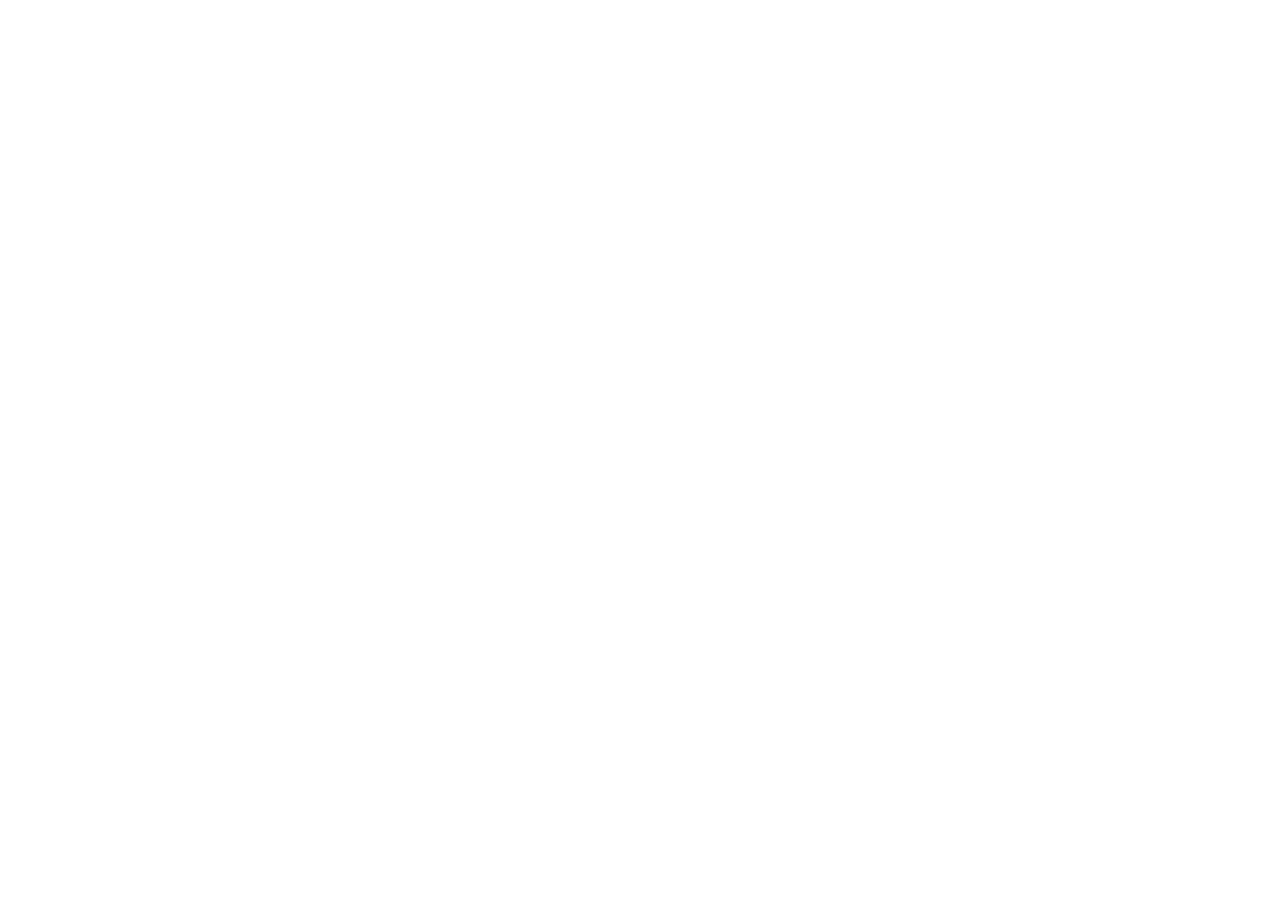
==== index.html @ 1f76cb27 "Iniciando HTML básico e linkando o CSS" ====
<!DOCTYPE html>
<html lang="pt-br">
<head>
    <meta charset="UTF-8">
    <meta name="viewport" content="width=device-width, initial-scale=1.0">
    <title>Srª Dev</title>
    <link rel="stylesheet" href="style.css">
</head>
<body>
    
</body>
</html>
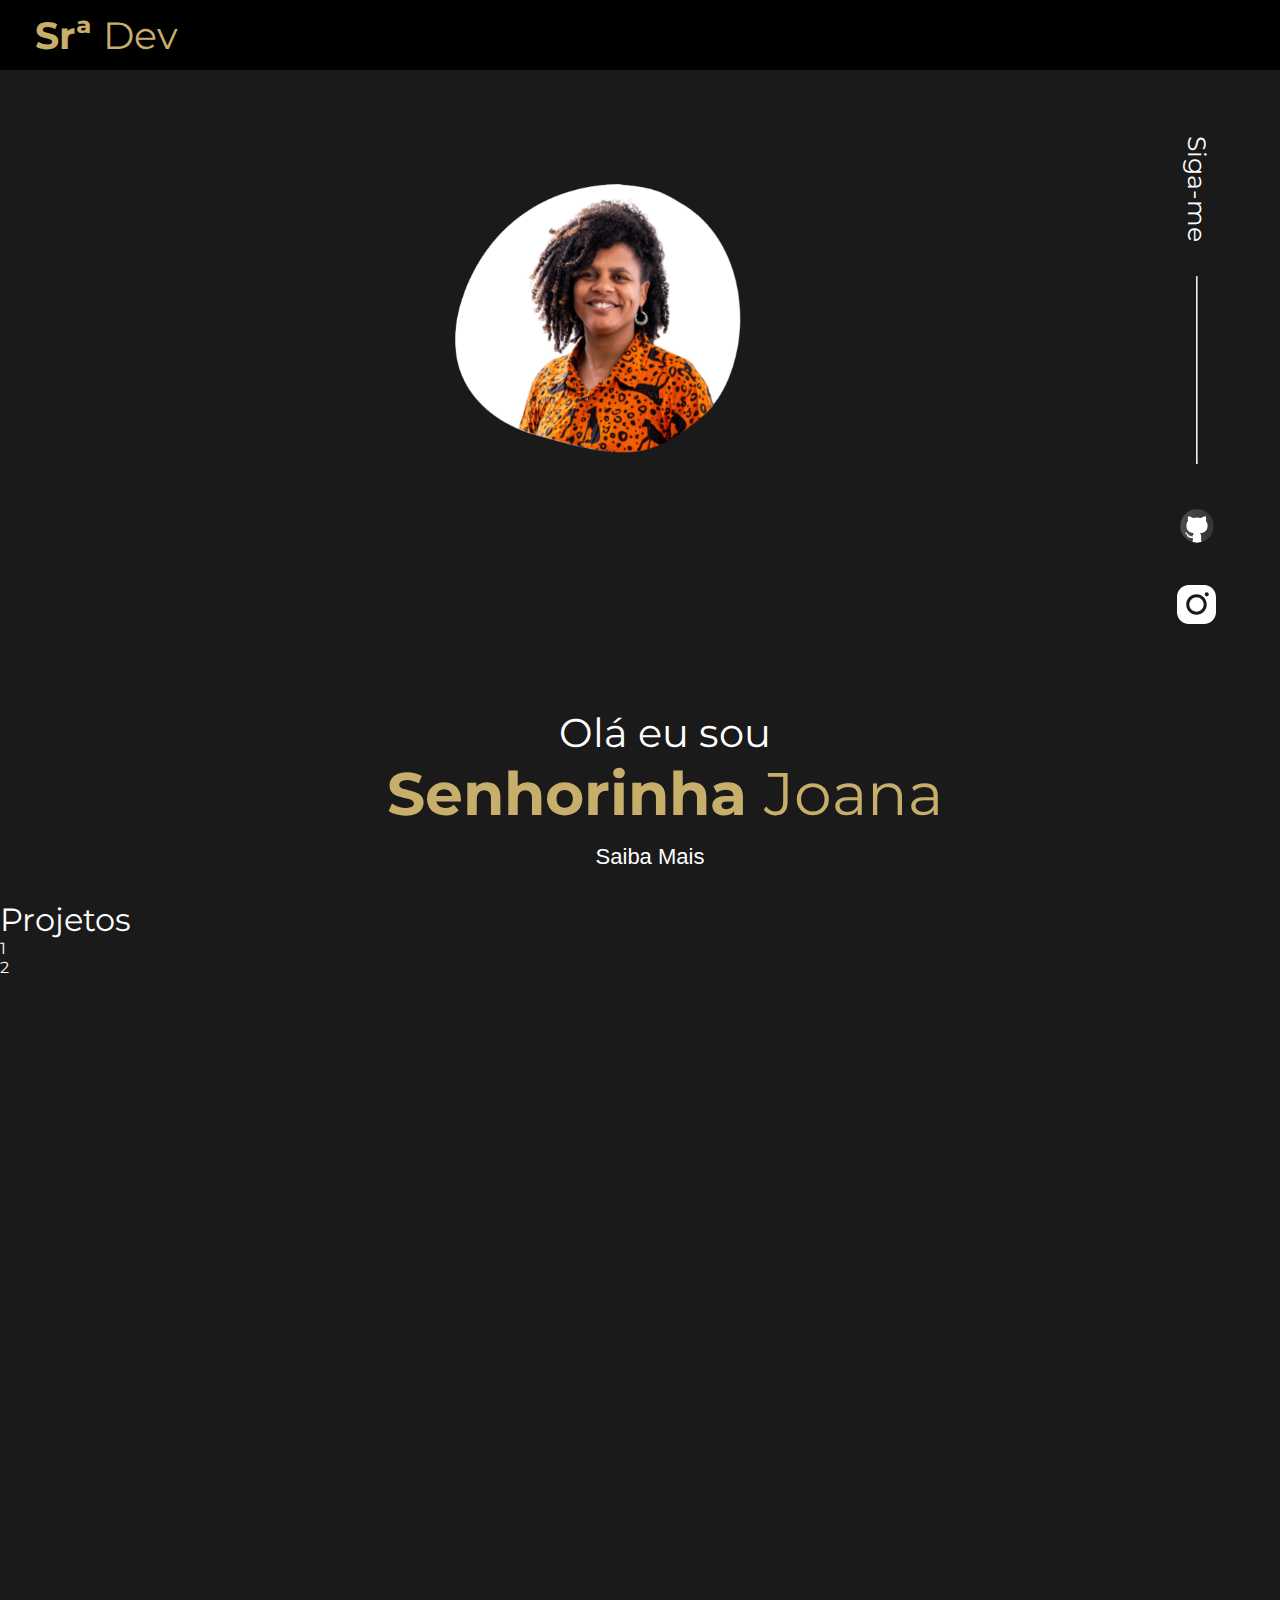
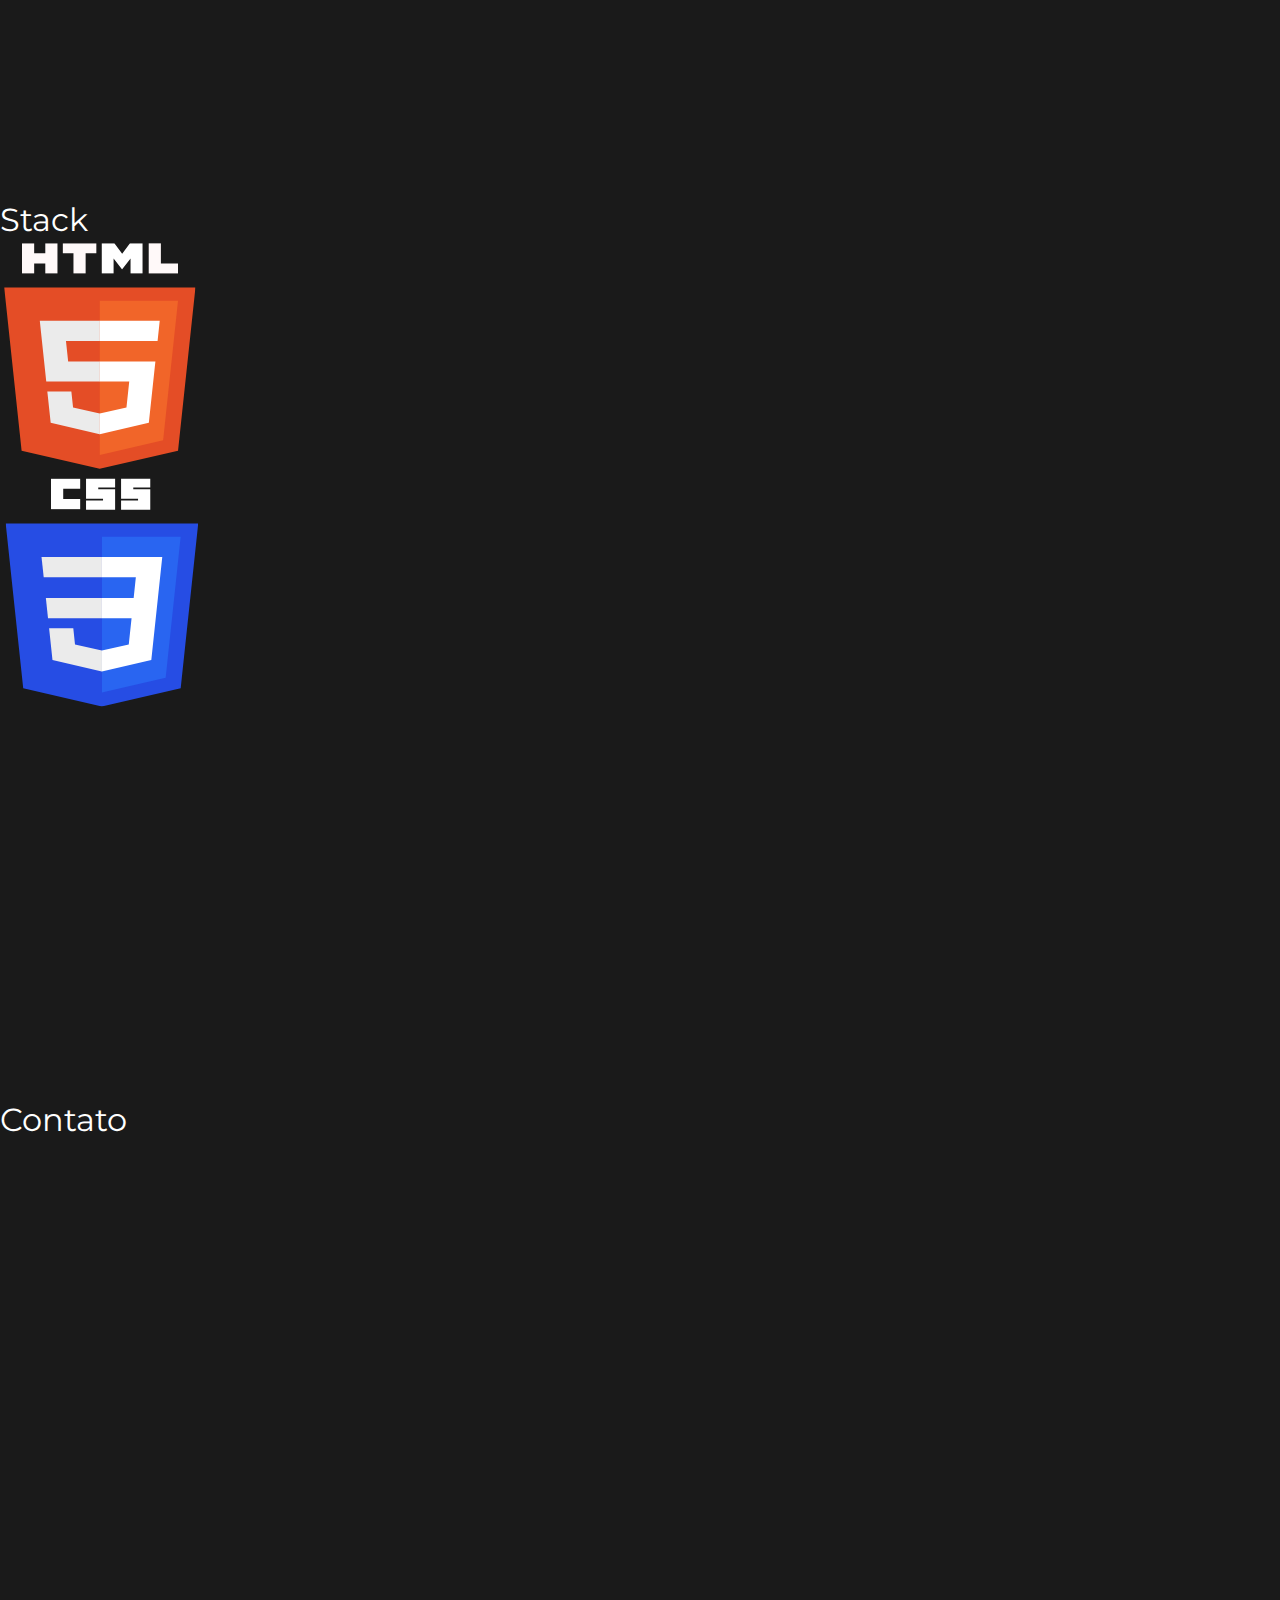
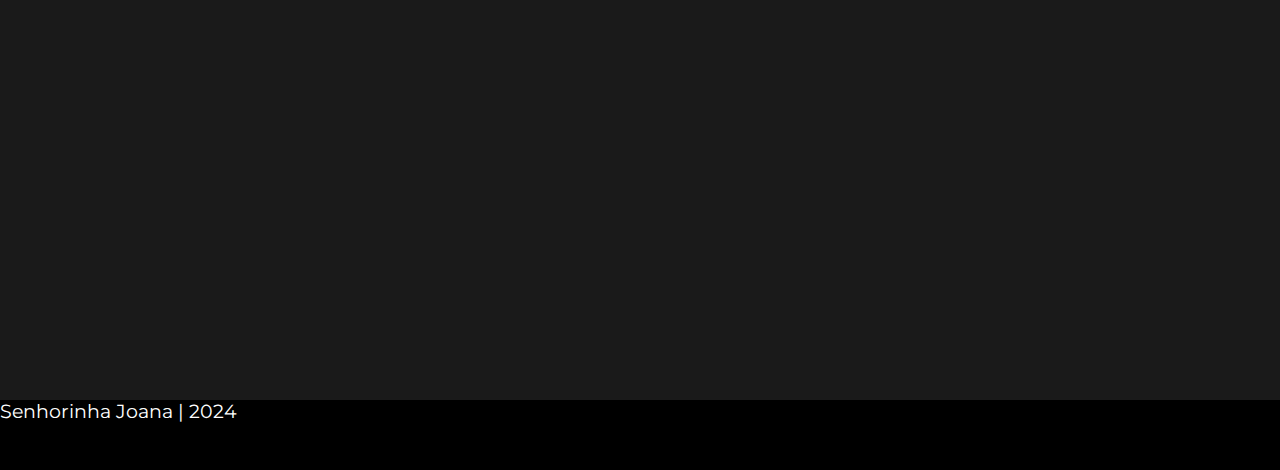
==== commit 8cfdfcc1: "primeira parte" ====
--- a/index.html
+++ b/index.html
@@ -5,8 +5,56 @@
     <meta name="viewport" content="width=device-width, initial-scale=1.0">
     <title>Srª Dev</title>
     <link rel="stylesheet" href="style.css">
+    <link rel="preconnect" href="https://fonts.googleapis.com">
+<link rel="preconnect" href="https://fonts.gstatic.com" crossorigin>
+<link href="https://fonts.googleapis.com/css2?family=Montserrat:ital,wght@0,100..900;1,100..900&display=swap" rel="stylesheet">
 </head>
 <body>
-    
+    <header>
+        <h3><strong>Srª </strong>Dev</h3>
+    </header>
+    <main>
+        <Section class="section-1">
+            <div>
+                <img class="fotografia" src="assets/FOTO-1.png" alt="foto pessoal de Senhorinha">
+            </div>
+            <article>
+                <h2>Olá eu sou</h2>
+                <h1><strong>Senhorinha </strong>Joana</h1>
+            </article>
+            <button><a href="">Saiba Mais</a></button>
+            <div>
+                <h3 class="rotate">Siga-me</h3>
+                <hr class="rotate"/>
+                <a class="a-1" href="https://github.com/SenhorinhaJoana" target="_blank">
+                    <img src="assets/github.svg" alt="logo do GitHub">
+                </a>
+                <a href="https://www.instagram.com/senhorinhajoana/" target="_blank">
+                    <img src="assets/instagram.svg" alt="logo do instagram">
+                </a>
+            </div>
+            
+        </Section><!--Fecha Topo do site-->
+        <section class="section-2">
+            <h1>Projetos</h1>
+            <ul>
+                <li>1</li>
+                <li>2</li>
+            </ul>
+        </section><!--Fecha projetos-->
+        <Section class="section-3">
+            <h1>Stack</h1>
+            <ul>
+                <li><img src="assets/html.svg" alt="logo do html"></li>
+                <li><img src="assets/css.svg" alt="logo do css"></li>
+            </ul>
+        </Section>
+        <section class="section-4">
+            <h1>Contato</h1>
+        </section>
+    </main>
+    <footer>
+        <h3>Senhorinha Joana | 2024</h3>
+    </footer>
 </body>
 </html>--- a/style.css
+++ b/style.css
@@ -0,0 +1,140 @@
+*{
+    margin: 0;
+    padding: 0;
+    font-weight: 400;  
+}
+
+body{
+    color:white ;
+    background-color: #1a1a1a;
+    font-family: "montserrat", sans-serif;
+} 
+
+header{
+    display: flex;
+    align-items: center;
+    padding-left: 35px;
+    height: 70px;
+    background-color: black;
+    color: #c7ae6a;
+}
+
+header h3{
+    font-size: 38px;   
+}
+
+section{
+    height: 100vh;
+}
+
+.section-1{
+    height: calc(100vh - 70px);
+    display: flex;
+    align-items: flex-end;
+    justify-content: center;
+    position: relative;
+}
+
+.section-1 article{
+    display: flex;
+    flex-direction: column;
+    align-items: center;
+    justify-content: flex-end;
+    height: 100%;
+    margin-left: 50px;
+    margin-bottom: 70px;
+}
+
+.section-1 article h1{
+    font-size: 60px;
+    color: #c7ae6a;
+    
+}
+
+.section-1 article h2{
+    font-size: 40px;
+    text-align: center;
+   
+}   
+
+button a{
+    color: white;
+    text-decoration: none;
+}
+button{
+    padding: 10px;
+    width: 150px;
+    font-size: 22px;
+    font-weight: 500;
+    border-radius: 20px;
+    border: 0;
+    position: absolute;
+    margin-left: 20px;
+    margin-bottom: 20px;
+    cursor: pointer;
+    transition: .2s;
+    text-decoration: none;
+    background-color: #1a1a1a;
+    
+}
+
+button:hover{
+    box-shadow: 0px 0px 8px rgb(56, 54, 54);
+    transform: scale(1.05);
+}
+
+
+.section-1 div{
+    display: flex;
+    flex-direction: column;
+    align-items: center;
+    gap: 35px;
+    position: absolute;
+    right: 30px;
+    top: 12.5%;
+}
+
+.section-1 h3{
+    margin-bottom: 130px;
+  font-size: 25px;
+}
+
+.a-1{
+    margin-top: 100px;
+}
+
+.section-1 img{
+    width: 40px;
+    height: 40px;   
+}
+
+.section-1 h2{
+    font-size: 40px;
+    text-align: center;
+}
+
+.section-1 .fotografia{
+    position: absolute;
+    right:500px;
+    margin-top: 5px;
+    width: 300px;
+    height: 280px;  
+}
+
+.section-1 div hr{
+    width: 100%;
+    padding-left: 40px;
+    padding-right: 40px;
+}
+
+.rotate{
+    transform: rotate(90deg);
+}
+
+strong{
+    font-weight: bold;
+}
+footer{
+    background-color: black;
+    height: 70px;
+}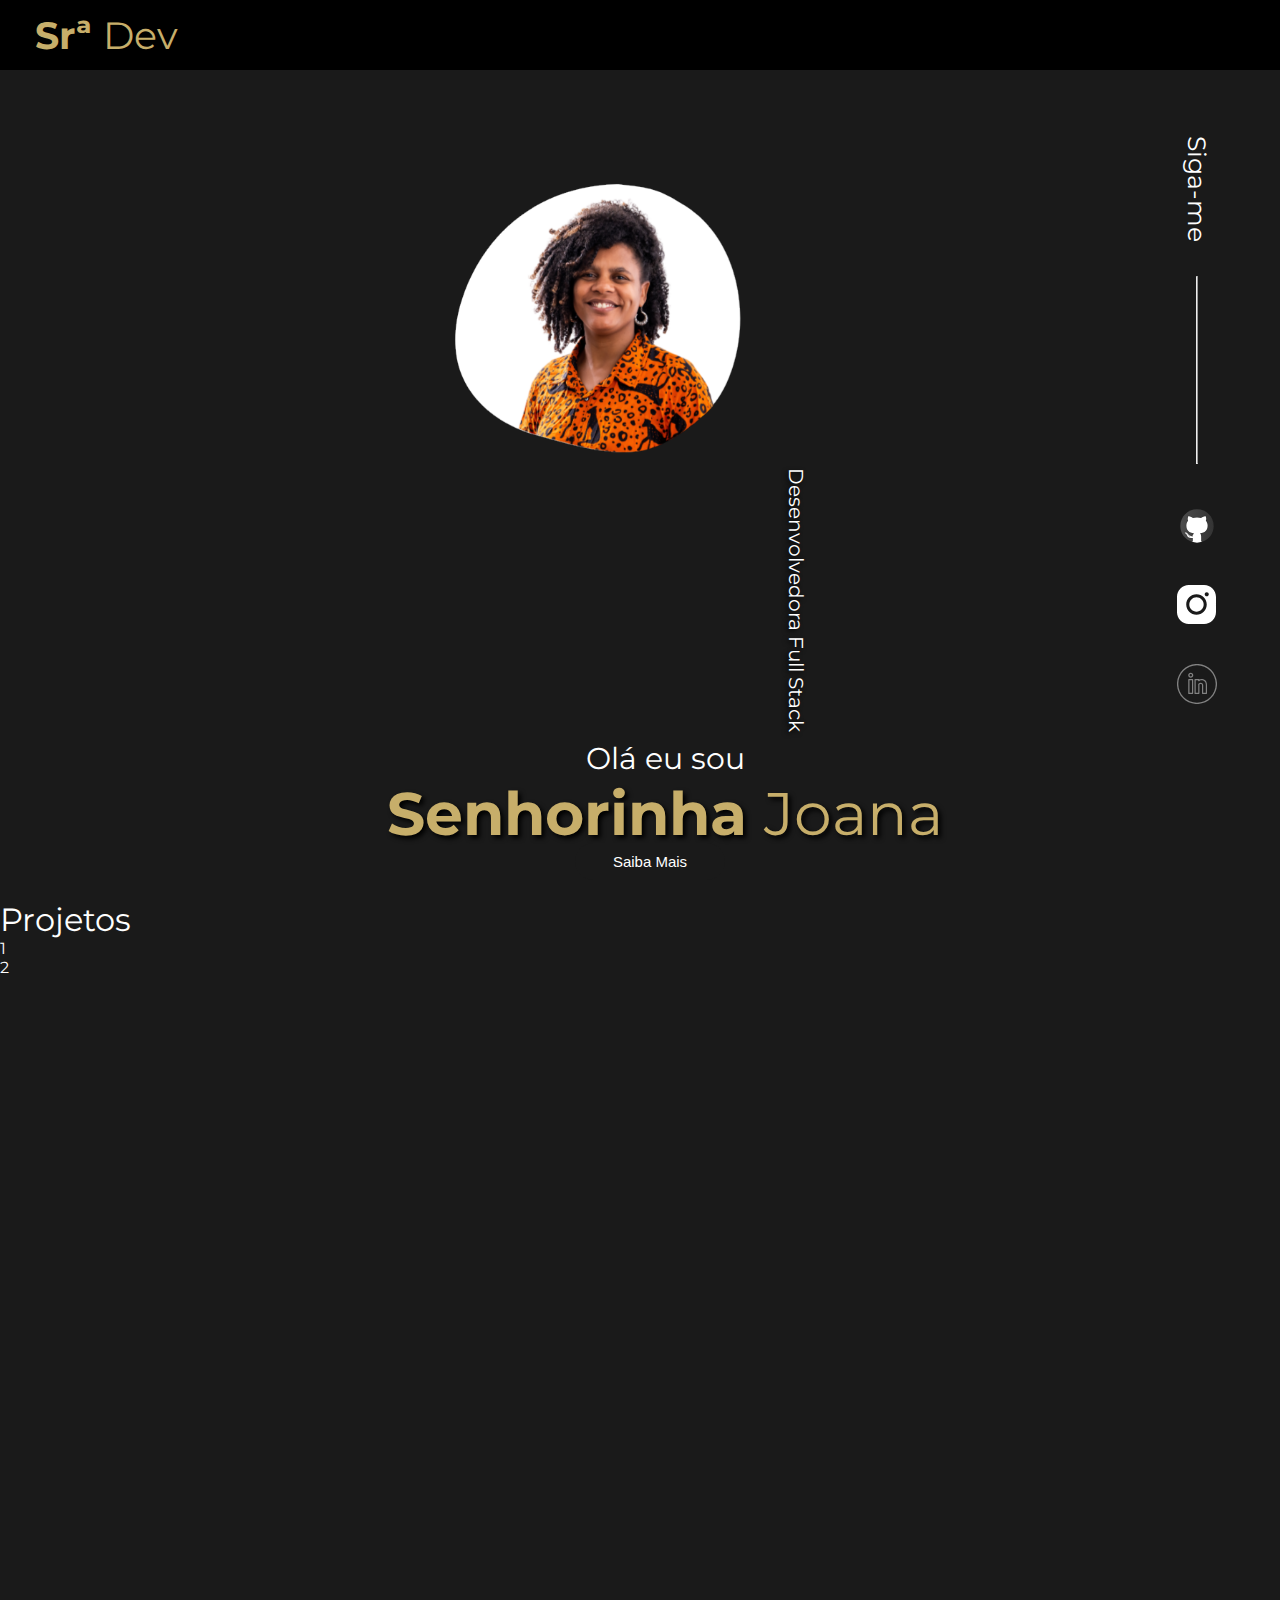
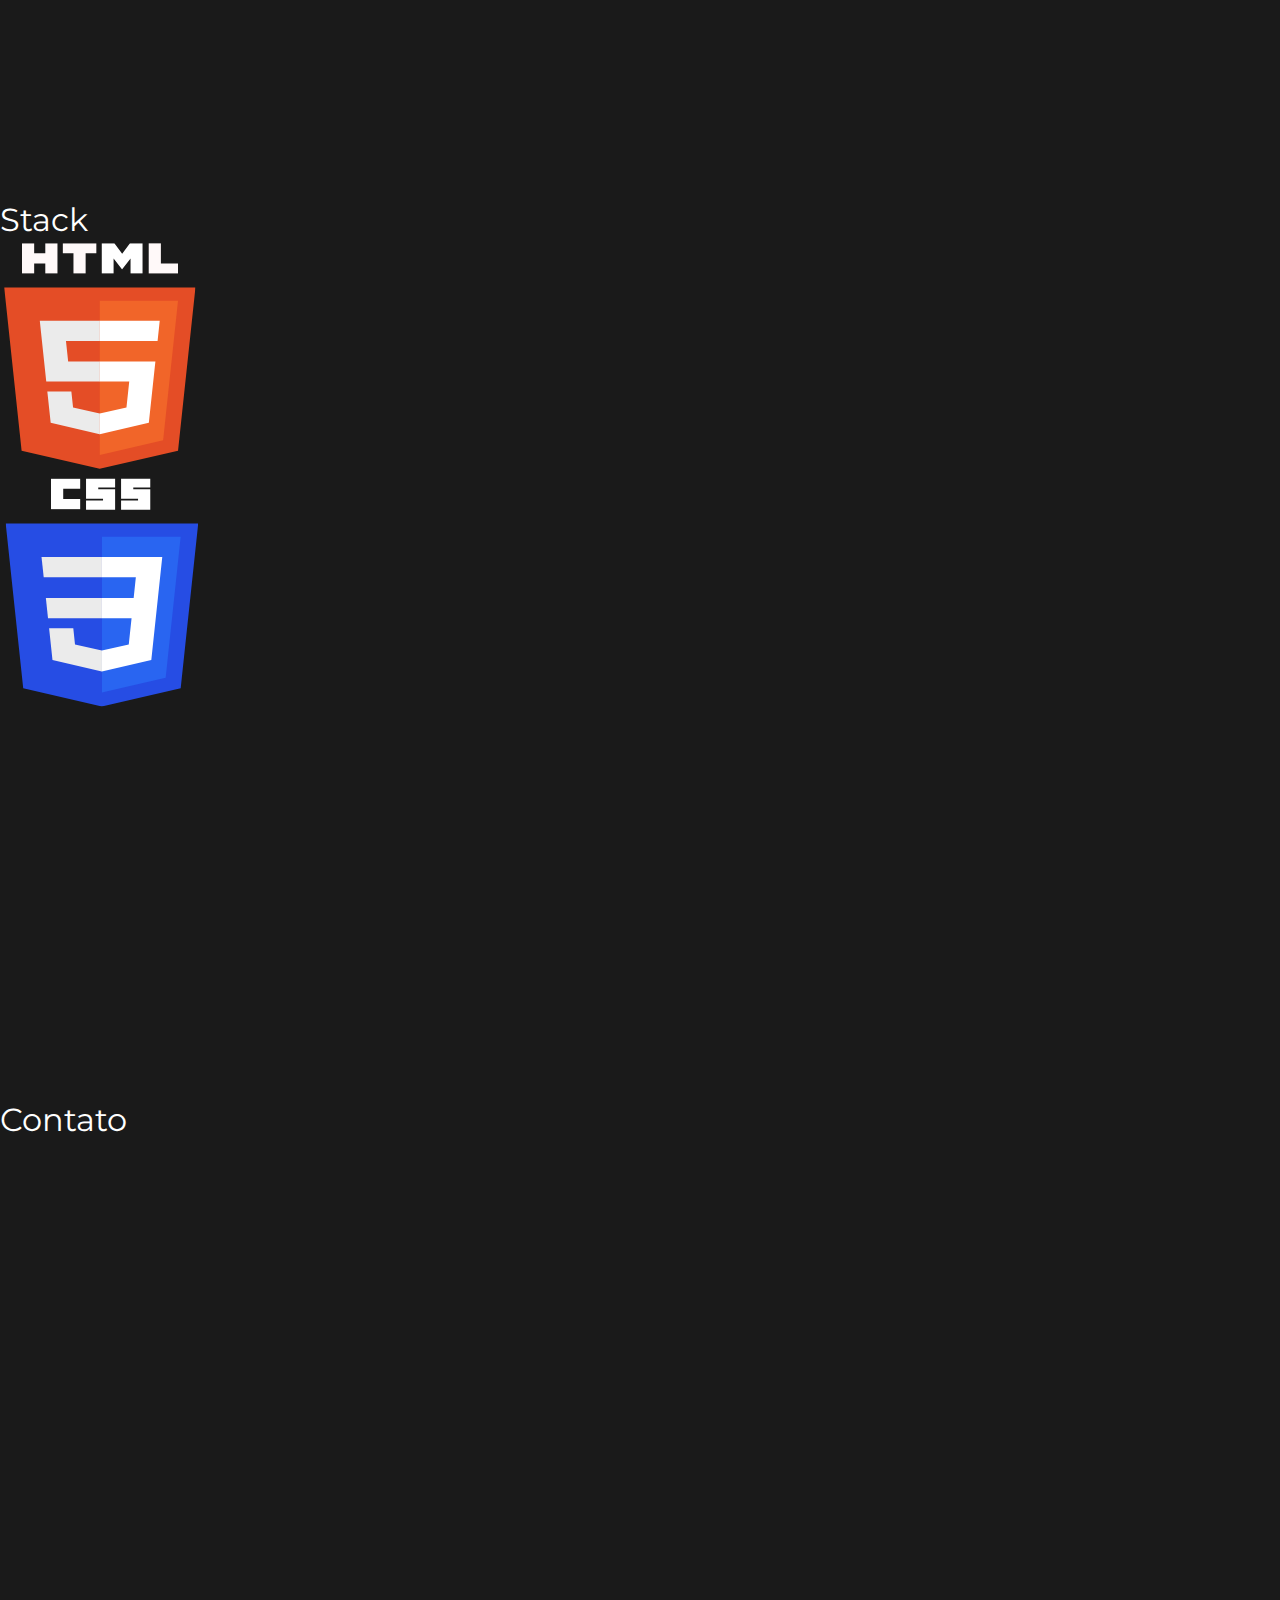
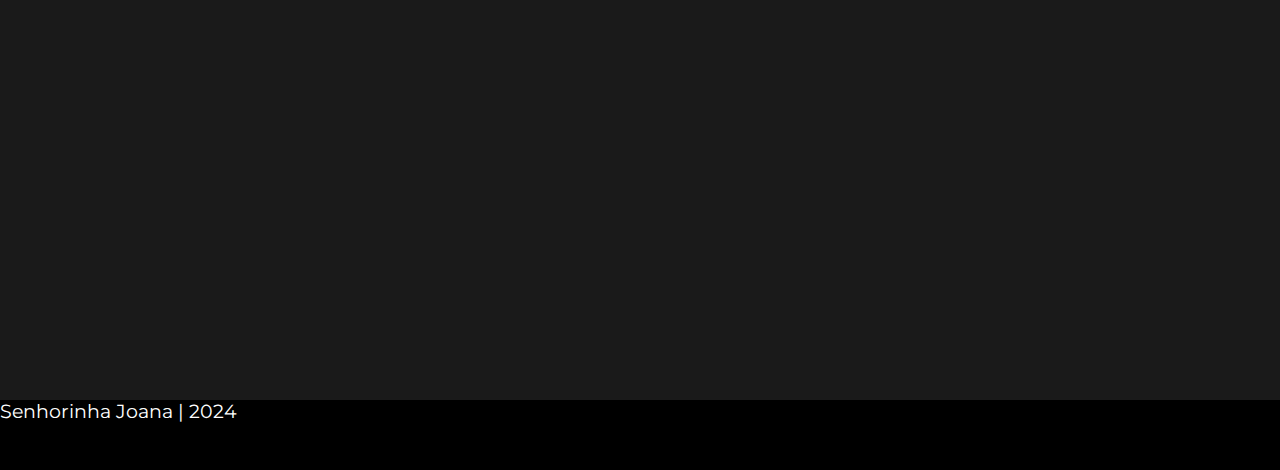
==== commit 162c0c6c: "links" ====
--- a/index.html
+++ b/index.html
@@ -21,6 +21,7 @@
             <article>
                 <h2>Olá eu sou</h2>
                 <h1><strong>Senhorinha </strong>Joana</h1>
+                <h4 class="rotate"><a href="#">Desenvolvedora Full Stack</a></h4>
             </article>
             <button><a href="">Saiba Mais</a></button>
             <div>
@@ -31,6 +32,9 @@
                 </a>
                 <a href="https://www.instagram.com/senhorinhajoana/" target="_blank">
                     <img src="assets/instagram.svg" alt="logo do instagram">
+                </a>
+                <a href="https://www.linkedin.com/in/senhorinha-joana-alves-585b832a3" target="_blank">
+                    <img src="assets/linkedin-svgrepo-com.svg" alt="logo do instagram">
                 </a>
             </div>
             
--- a/style.css
+++ b/style.css
@@ -42,21 +42,37 @@
     justify-content: flex-end;
     height: 100%;
     margin-left: 50px;
-    margin-bottom: 70px;
+    margin-bottom: 50px;
+    
+    
 }
 
 .section-1 article h1{
     font-size: 60px;
     color: #c7ae6a;
+    text-shadow: 3px 3px 5px black ;
+}
     
-}
+
 
 .section-1 article h2{
-    font-size: 40px;
+    font-size: 30px;
     text-align: center;
+    
    
 }   
-
+.section-1 article h4{
+    position: absolute;
+    font-size: 20px;
+    right: 590px;
+    height: 500px;
+   
+}
+.section-1 article h4 a{
+    color: white;
+    text-decoration: none;
+    text-shadow: 2px 2px 5px black ;
+}
 button a{
     color: white;
     text-decoration: none;
@@ -64,7 +80,7 @@
 button{
     padding: 10px;
     width: 150px;
-    font-size: 22px;
+    font-size: 15px;
     font-weight: 500;
     border-radius: 20px;
     border: 0;
@@ -75,6 +91,7 @@
     transition: .2s;
     text-decoration: none;
     background-color: #1a1a1a;
+    
     
 }
 
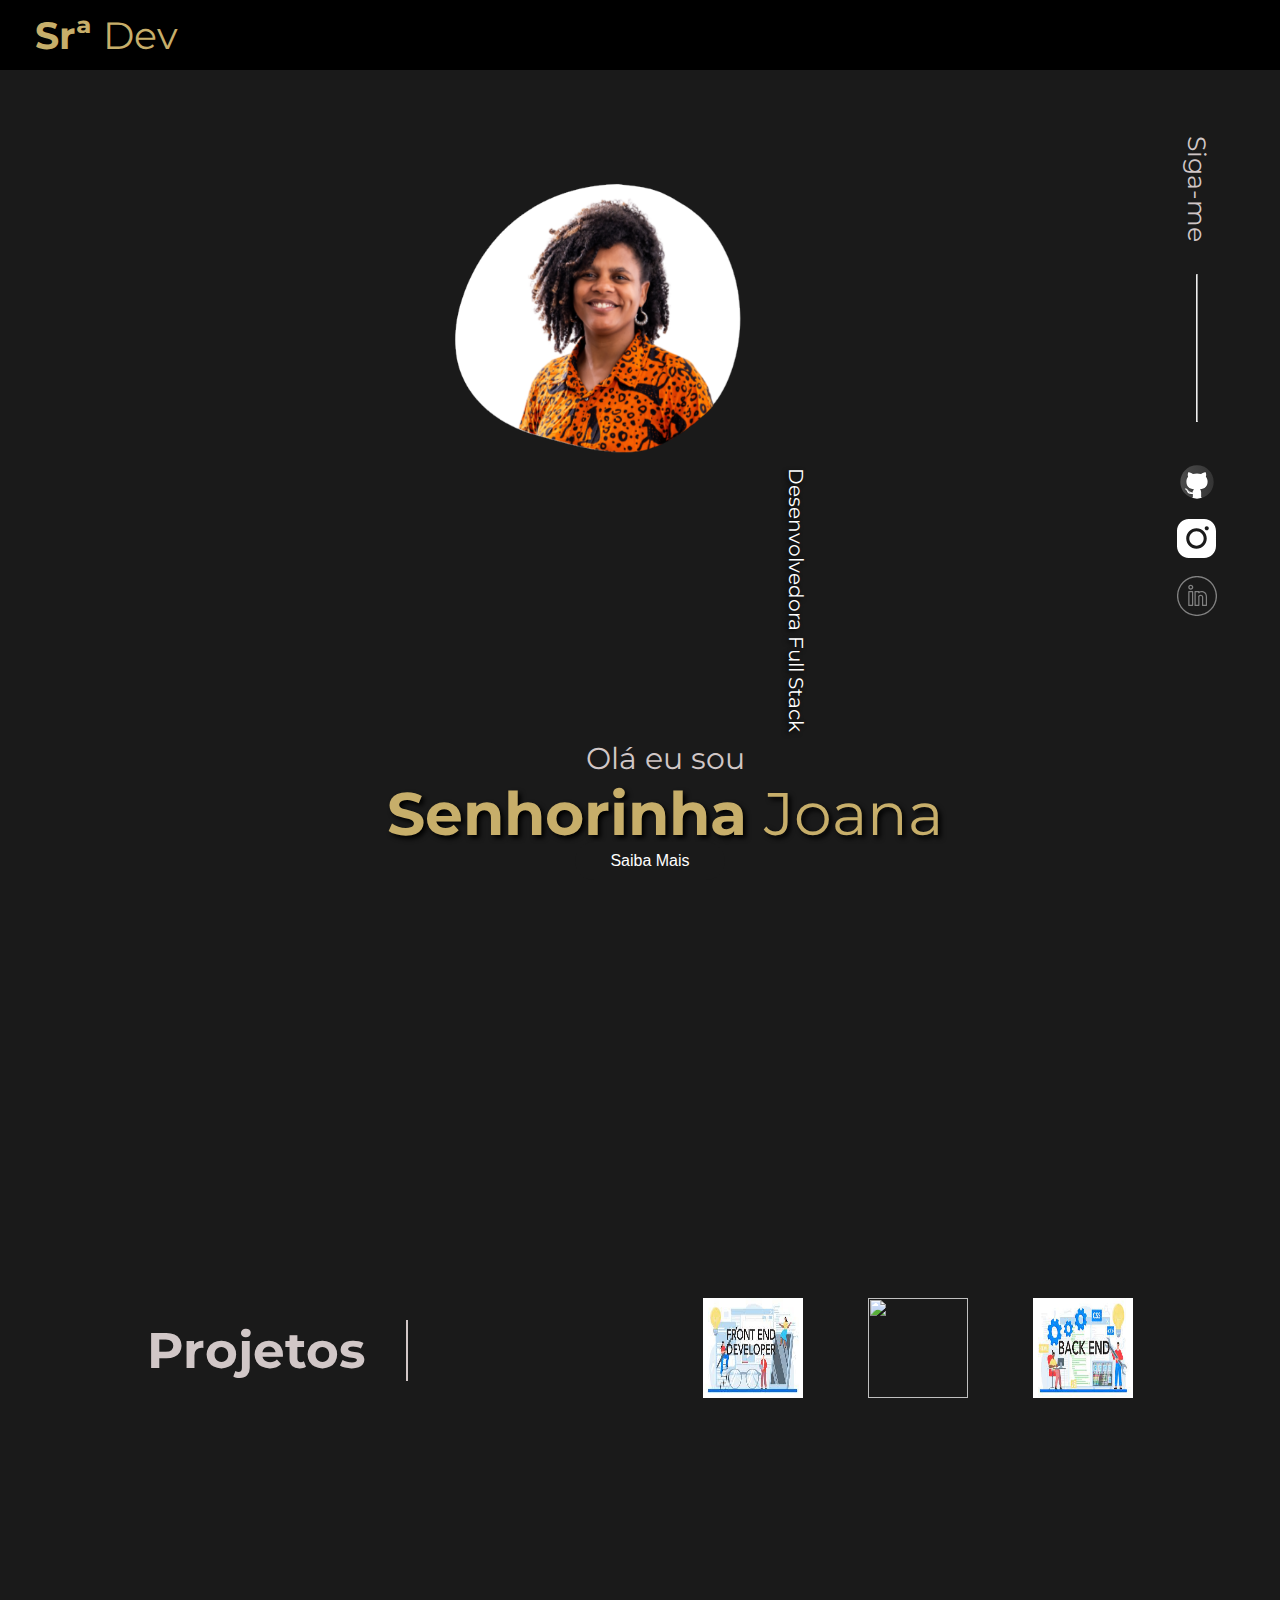
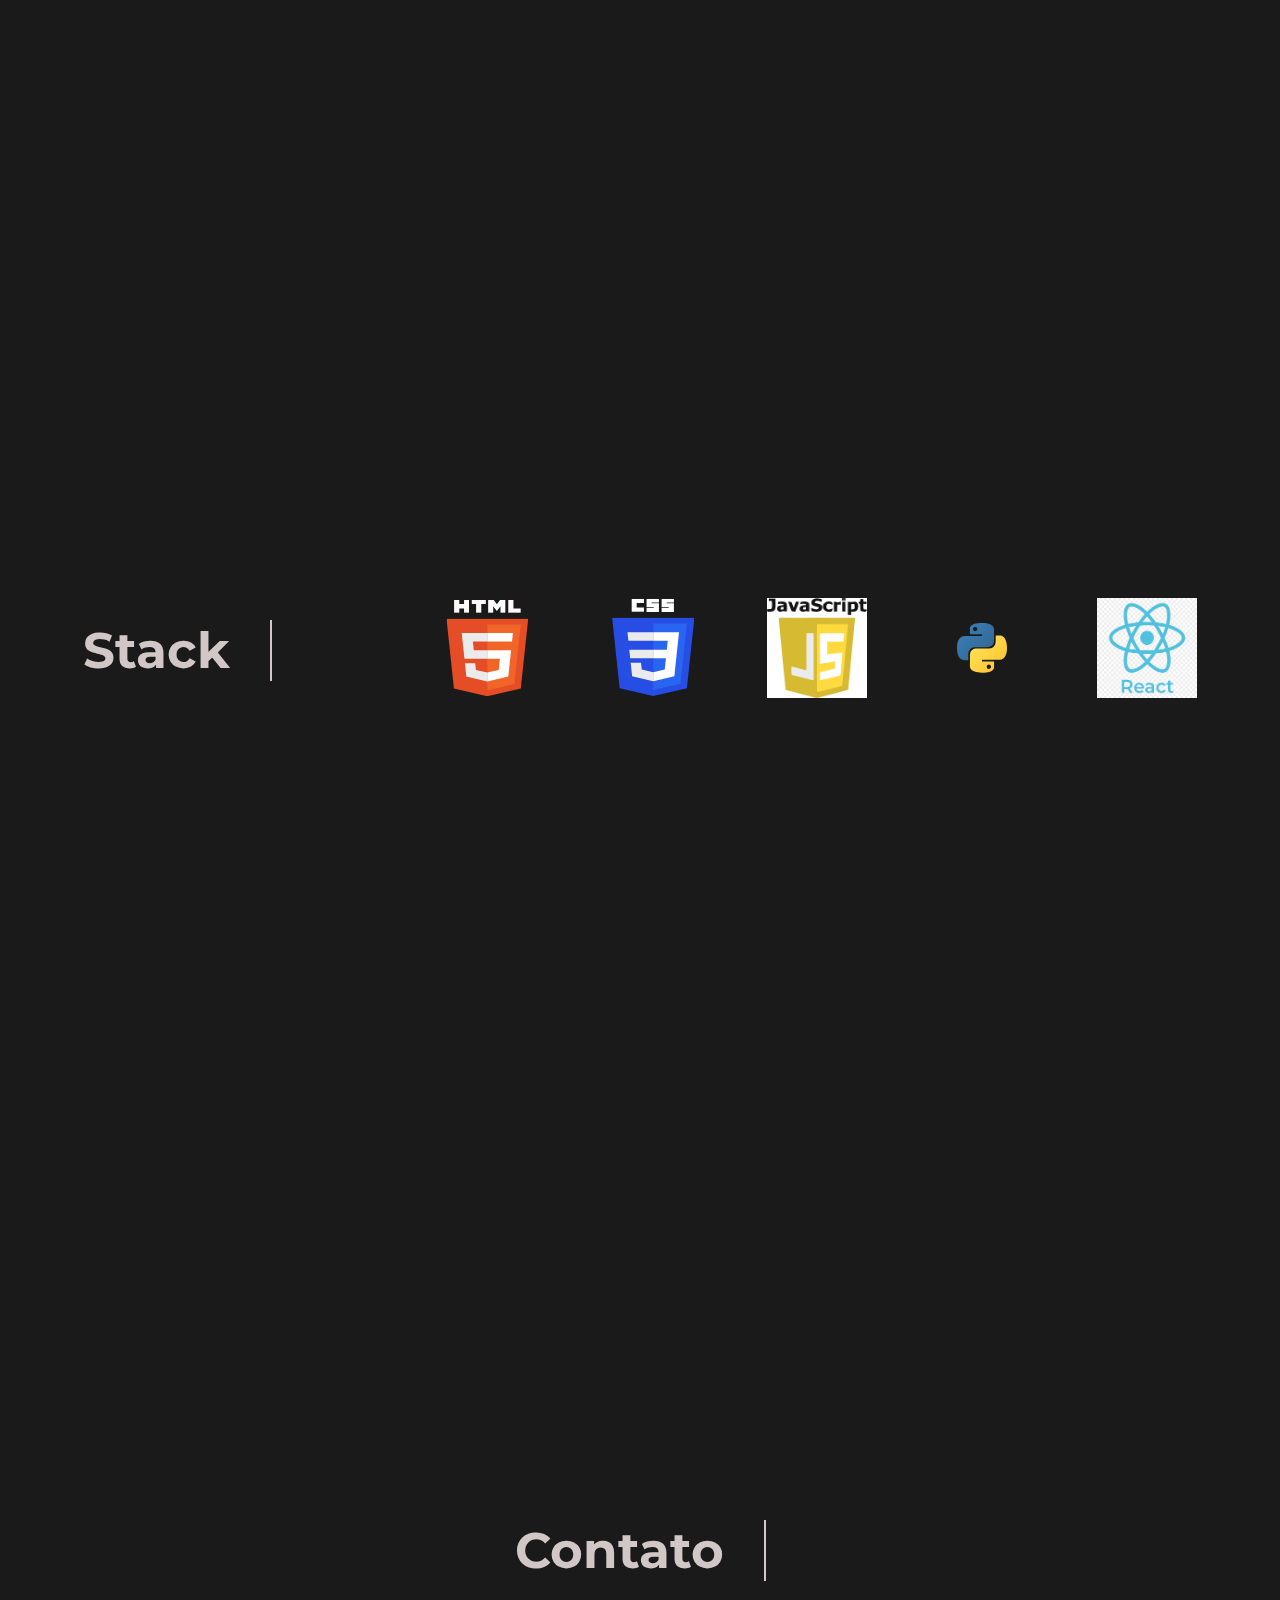
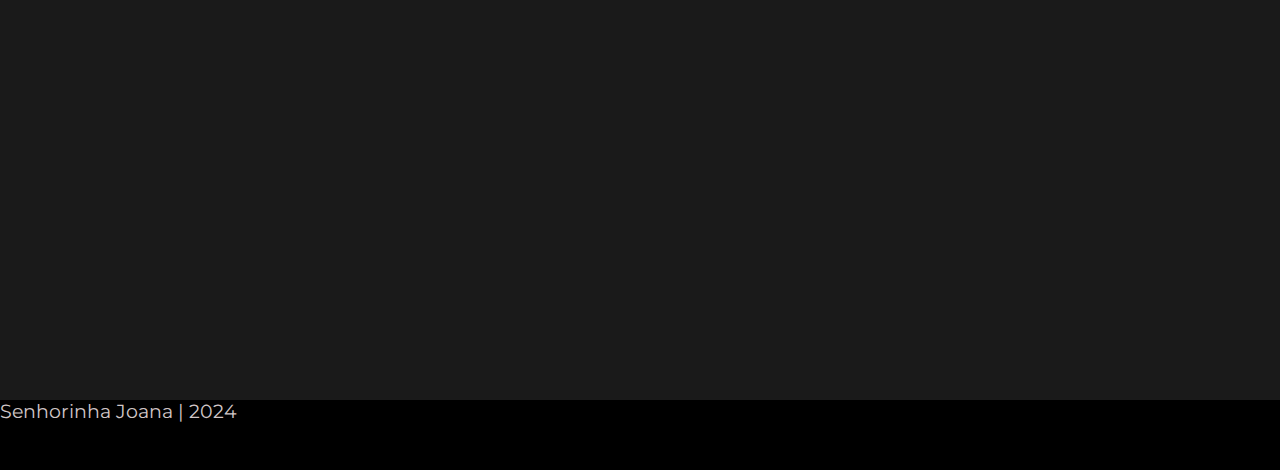
==== commit 268b5d10: "Atualizações" ====
--- a/index.html
+++ b/index.html
@@ -42,8 +42,13 @@
         <section class="section-2">
             <h1>Projetos</h1>
             <ul>
-                <li>1</li>
-                <li>2</li>
+                <li><img src="[data-uri]
+                    [base64]
+                    [base64]
+                    [base64]" alt=""></li>
+                <li><img src="https://encrypted-tbn0.gstatic.com/images?q=tbn:ANd9GcSFltTWdH2TY5J0mzni_Sb3Ay-7IIGWn0SYUg&usqp=CAU" alt=""></li>
+                <li><img src="[data-uri]" alt=""></li>
+                
             </ul>
         </section><!--Fecha projetos-->
         <Section class="section-3">
@@ -51,6 +56,9 @@
             <ul>
                 <li><img src="assets/html.svg" alt="logo do html"></li>
                 <li><img src="assets/css.svg" alt="logo do css"></li>
+                <li><img src="assets/javascript.png" alt="logo do JS"></li>
+                <li><img src="assets/python.svg" alt="logo do Python"></li>
+                <li><img src="assets/react.png" alt="logo do reactJS"></li>
             </ul>
         </Section>
         <section class="section-4">
--- a/style.css
+++ b/style.css
@@ -5,7 +5,7 @@
 }
 
 body{
-    color:white ;
+    color:#d1c7c7 ;
     background-color: #1a1a1a;
     font-family: "montserrat", sans-serif;
 } 
@@ -53,14 +53,11 @@
     text-shadow: 3px 3px 5px black ;
 }
     
-
-
 .section-1 article h2{
     font-size: 30px;
-    text-align: center;
-    
-   
-}   
+    text-align: center;  
+}  
+
 .section-1 article h4{
     position: absolute;
     font-size: 20px;
@@ -80,7 +77,7 @@
 button{
     padding: 10px;
     width: 150px;
-    font-size: 15px;
+    font-size: 16px;
     font-weight: 500;
     border-radius: 20px;
     border: 0;
@@ -105,7 +102,7 @@
     display: flex;
     flex-direction: column;
     align-items: center;
-    gap: 35px;
+    gap: 13px;
     position: absolute;
     right: 30px;
     top: 12.5%;
@@ -140,8 +137,8 @@
 
 .section-1 div hr{
     width: 100%;
-    padding-left: 40px;
-    padding-right: 40px;
+    padding-left: 20px;
+    padding-right: 20px;
 }
 
 .rotate{
@@ -151,6 +148,39 @@
 strong{
     font-weight: bold;
 }
+
+.section-2,
+.section-3,
+.section-4{
+    display: flex;
+    justify-content: space-around;
+    align-items: center;
+}
+.section-2 ul,
+.section-3 ul,
+.section-4 ul{
+    display: flex;
+    justify-content: space-around;
+    align-items: center;
+    gap: 65px;
+}
+.section-2 h1,
+.section-3 h1,
+.section-4 h1{
+    font-size: 50px;
+    font-weight: 700;
+    font-style: normal;
+    border-right: 2px solid #d1c7c7;
+    padding-right: 40px;
+}
+ul li{
+    list-style: none;
+}
+ul li img{
+    width: 100px;
+    height: 100px;
+}
+
 footer{
     background-color: black;
     height: 70px;
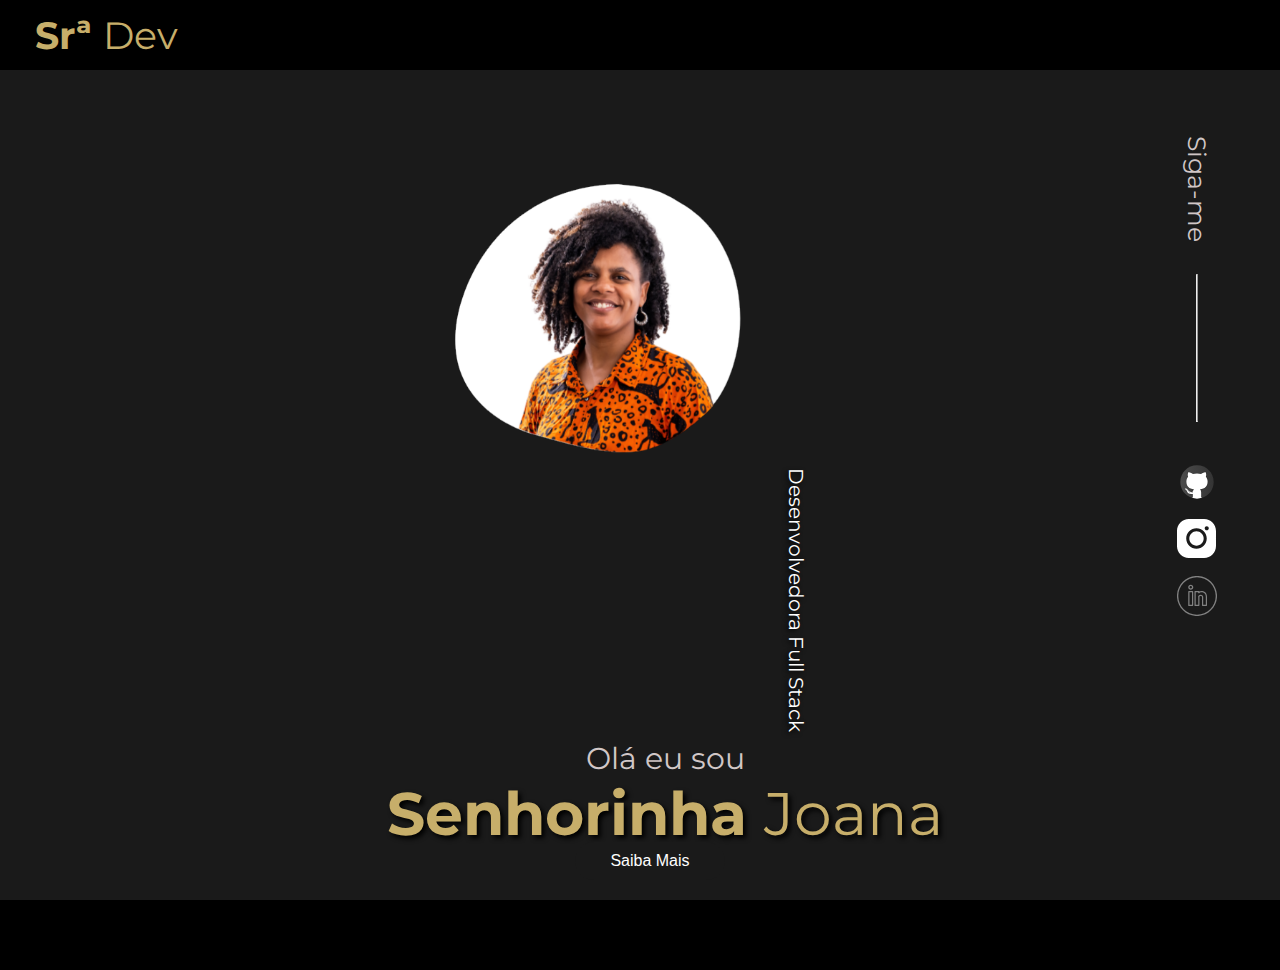
==== commit 5da97bf0: "Alteração do projeto" ====
--- a/index.html
+++ b/index.html
@@ -23,7 +23,7 @@
                 <h1><strong>Senhorinha </strong>Joana</h1>
                 <h4 class="rotate"><a href="#">Desenvolvedora Full Stack</a></h4>
             </article>
-            <button><a href="">Saiba Mais</a></button>
+            <button><a href="menu.html">Saiba Mais</a></button>
             <div>
                 <h3 class="rotate">Siga-me</h3>
                 <hr class="rotate"/>
@@ -39,34 +39,9 @@
             </div>
             
         </Section><!--Fecha Topo do site-->
-        <section class="section-2">
-            <h1>Projetos</h1>
-            <ul>
-                <li><img src="[data-uri]
-                    [base64]
-                    [base64]
-                    [base64]" alt=""></li>
-                <li><img src="https://encrypted-tbn0.gstatic.com/images?q=tbn:ANd9GcSFltTWdH2TY5J0mzni_Sb3Ay-7IIGWn0SYUg&usqp=CAU" alt=""></li>
-                <li><img src="[data-uri]" alt=""></li>
-                
-            </ul>
-        </section><!--Fecha projetos-->
-        <Section class="section-3">
-            <h1>Stack</h1>
-            <ul>
-                <li><img src="assets/html.svg" alt="logo do html"></li>
-                <li><img src="assets/css.svg" alt="logo do css"></li>
-                <li><img src="assets/javascript.png" alt="logo do JS"></li>
-                <li><img src="assets/python.svg" alt="logo do Python"></li>
-                <li><img src="assets/react.png" alt="logo do reactJS"></li>
-            </ul>
-        </Section>
-        <section class="section-4">
-            <h1>Contato</h1>
-        </section>
     </main>
     <footer>
-        <h3>Senhorinha Joana | 2024</h3>
+        
     </footer>
 </body>
 </html>